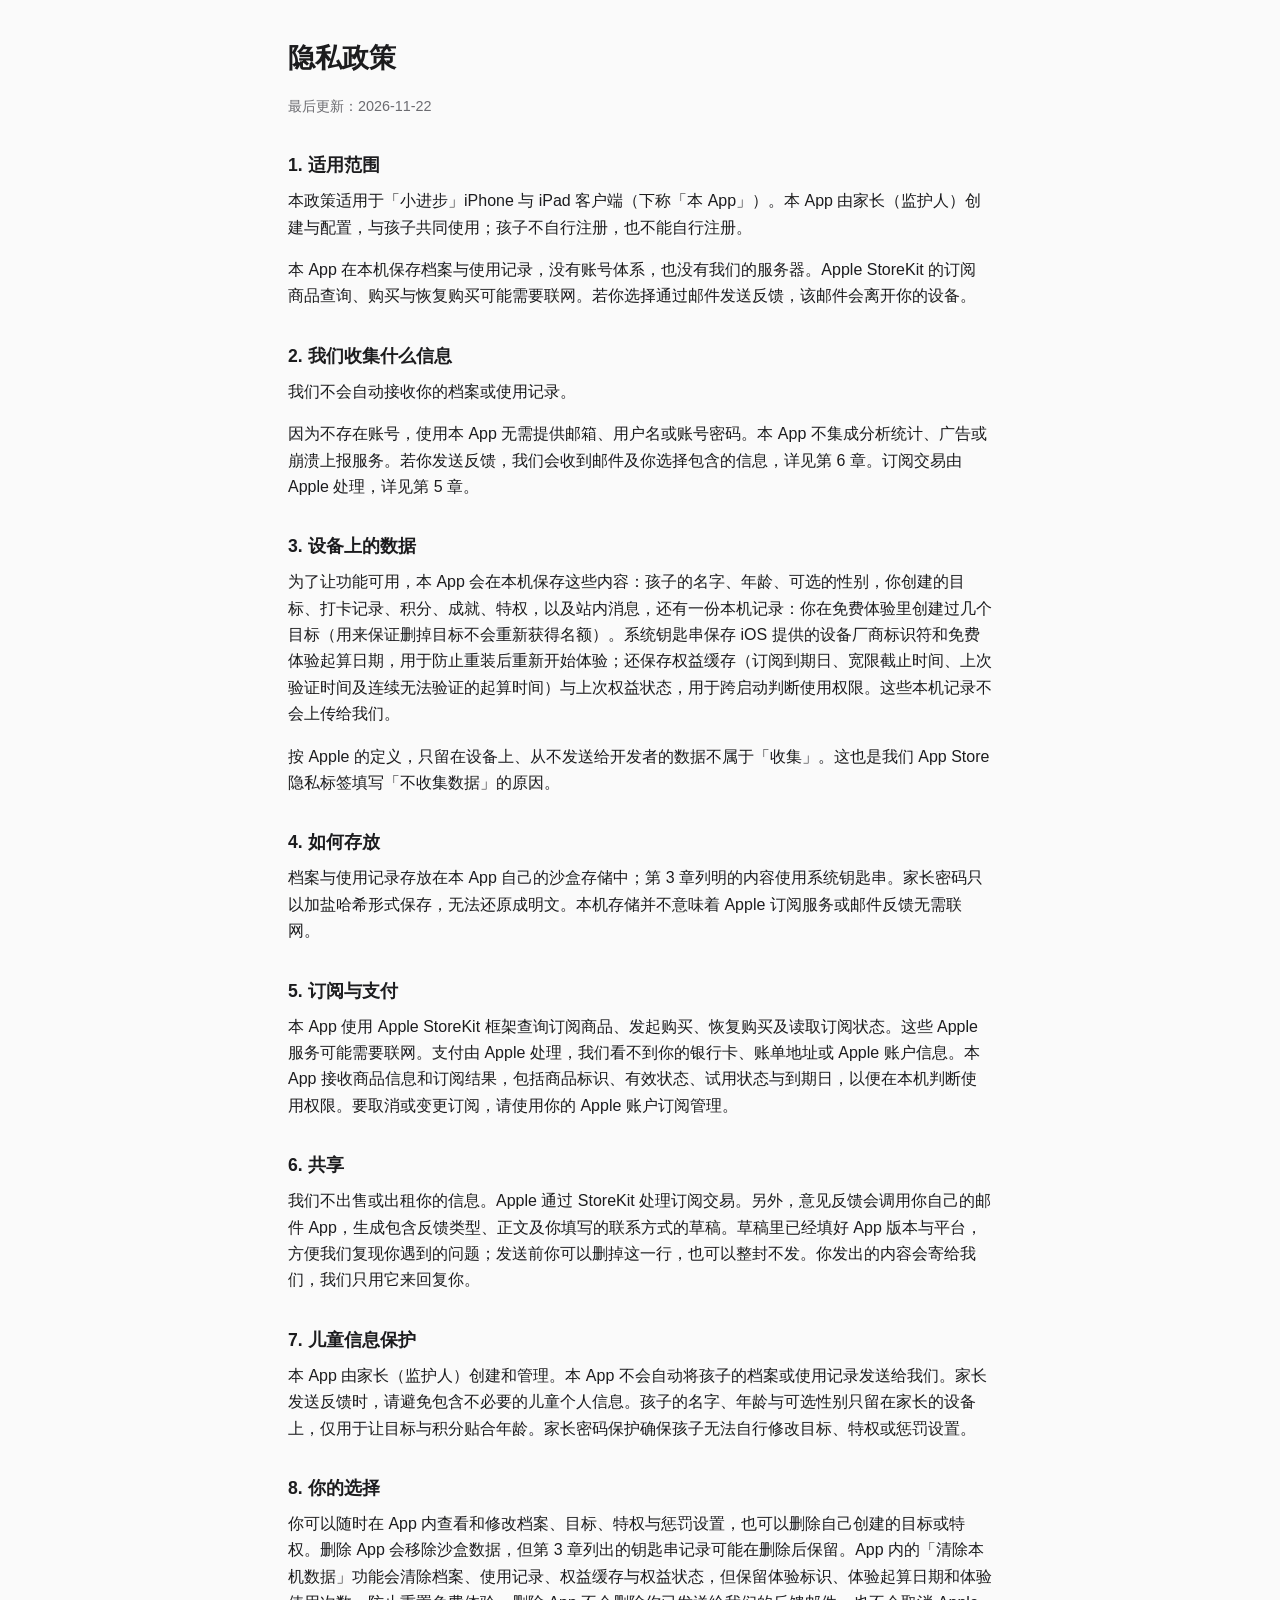
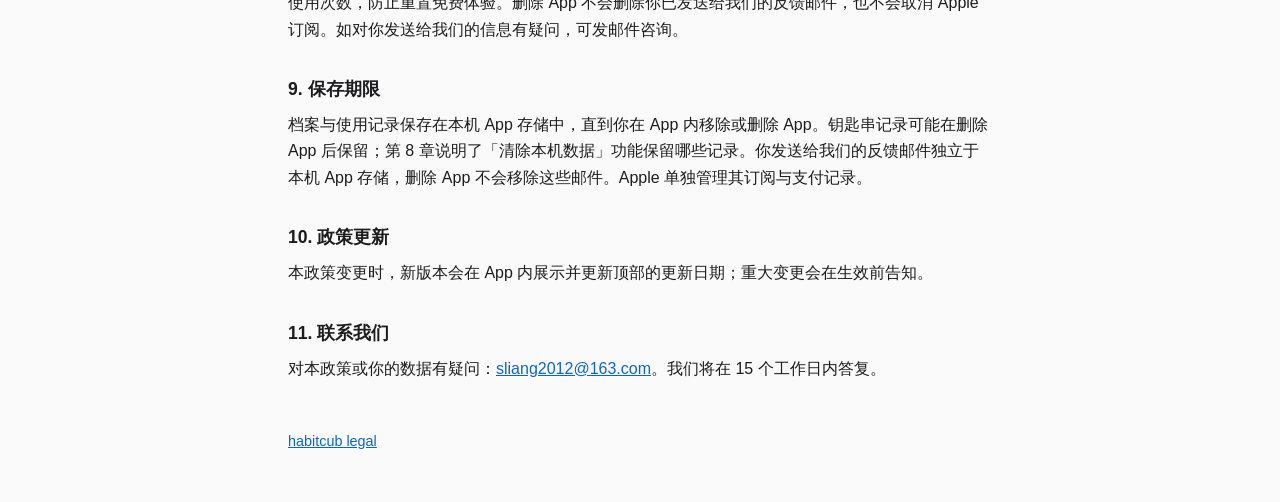
==== privacy-zh.html @ 7b56c377 "feat(legal): 隐私政策线上页 + 订阅条款（Apple 标准 EULA）+ 商标初筛记录 上架 App Store 的三项前置一并落地：  1) 隐私政策 URL（V12 / D8）：新增" ====
<!DOCTYPE html>
<html lang="zh-Hans">
<head>
<meta charset="utf-8">
<meta name="viewport" content="width=device-width,initial-scale=1">
<title>小进步 - 隐私政策</title>
<link rel="stylesheet" href="style.css">
</head>
<body>
<main>
<h1>隐私政策</h1>
<p class="meta">最后更新：2026-11-22</p>
<h2>1. 适用范围</h2>
<p>本政策适用于「小进步」iPhone 与 iPad 客户端（下称「本 App」）。本 App 由家长（监护人）创建与配置，与孩子共同使用；孩子不自行注册，也不能自行注册。</p>
<p>本 App 在本机保存档案与使用记录，没有账号体系，也没有我们的服务器。Apple StoreKit 的订阅商品查询、购买与恢复购买可能需要联网。若你选择通过邮件发送反馈，该邮件会离开你的设备。</p>
<h2>2. 我们收集什么信息</h2>
<p>我们不会自动接收你的档案或使用记录。</p>
<p>因为不存在账号，使用本 App 无需提供邮箱、用户名或账号密码。本 App 不集成分析统计、广告或崩溃上报服务。若你发送反馈，我们会收到邮件及你选择包含的信息，详见第 6 章。订阅交易由 Apple 处理，详见第 5 章。</p>
<h2>3. 设备上的数据</h2>
<p>为了让功能可用，本 App 会在本机保存这些内容：孩子的名字、年龄、可选的性别，你创建的目标、打卡记录、积分、成就、特权，以及站内消息，还有一份本机记录：你在免费体验里创建过几个目标（用来保证删掉目标不会重新获得名额）。系统钥匙串保存 iOS 提供的设备厂商标识符和免费体验起算日期，用于防止重装后重新开始体验；还保存权益缓存（订阅到期日、宽限截止时间、上次验证时间及连续无法验证的起算时间）与上次权益状态，用于跨启动判断使用权限。这些本机记录不会上传给我们。</p>
<p>按 Apple 的定义，只留在设备上、从不发送给开发者的数据不属于「收集」。这也是我们 App Store 隐私标签填写「不收集数据」的原因。</p>
<h2>4. 如何存放</h2>
<p>档案与使用记录存放在本 App 自己的沙盒存储中；第 3 章列明的内容使用系统钥匙串。家长密码只以加盐哈希形式保存，无法还原成明文。本机存储并不意味着 Apple 订阅服务或邮件反馈无需联网。</p>
<h2>5. 订阅与支付</h2>
<p>本 App 使用 Apple StoreKit 框架查询订阅商品、发起购买、恢复购买及读取订阅状态。这些 Apple 服务可能需要联网。支付由 Apple 处理，我们看不到你的银行卡、账单地址或 Apple 账户信息。本 App 接收商品信息和订阅结果，包括商品标识、有效状态、试用状态与到期日，以便在本机判断使用权限。要取消或变更订阅，请使用你的 Apple 账户订阅管理。</p>
<h2>6. 共享</h2>
<p>我们不出售或出租你的信息。Apple 通过 StoreKit 处理订阅交易。另外，意见反馈会调用你自己的邮件 App，生成包含反馈类型、正文及你填写的联系方式的草稿。草稿里已经填好 App 版本与平台，方便我们复现你遇到的问题；发送前你可以删掉这一行，也可以整封不发。你发出的内容会寄给我们，我们只用它来回复你。</p>
<h2>7. 儿童信息保护</h2>
<p>本 App 由家长（监护人）创建和管理。本 App 不会自动将孩子的档案或使用记录发送给我们。家长发送反馈时，请避免包含不必要的儿童个人信息。孩子的名字、年龄与可选性别只留在家长的设备上，仅用于让目标与积分贴合年龄。家长密码保护确保孩子无法自行修改目标、特权或惩罚设置。</p>
<h2>8. 你的选择</h2>
<p>你可以随时在 App 内查看和修改档案、目标、特权与惩罚设置，也可以删除自己创建的目标或特权。删除 App 会移除沙盒数据，但第 3 章列出的钥匙串记录可能在删除后保留。App 内的「清除本机数据」功能会清除档案、使用记录、权益缓存与权益状态，但保留体验标识、体验起算日期和体验使用次数，防止重置免费体验。删除 App 不会删除你已发送给我们的反馈邮件，也不会取消 Apple 订阅。如对你发送给我们的信息有疑问，可发邮件咨询。</p>
<h2>9. 保存期限</h2>
<p>档案与使用记录保存在本机 App 存储中，直到你在 App 内移除或删除 App。钥匙串记录可能在删除 App 后保留；第 8 章说明了「清除本机数据」功能保留哪些记录。你发送给我们的反馈邮件独立于本机 App 存储，删除 App 不会移除这些邮件。Apple 单独管理其订阅与支付记录。</p>
<h2>10. 政策更新</h2>
<p>本政策变更时，新版本会在 App 内展示并更新顶部的更新日期；重大变更会在生效前告知。</p>
<h2>11. 联系我们</h2>
<p>对本政策或你的数据有疑问：<a href="mailto:sliang2012@163.com">sliang2012@163.com</a>。我们将在 15 个工作日内答复。</p>
</main>
<footer><a href="index.html">habitcub legal</a></footer>
</body>
</html>
---- style.css ----
:root { color-scheme: light dark; }
body {
  margin: 0;
  font: 16px/1.65 -apple-system, BlinkMacSystemFont, "Segoe UI", Roboto, "Helvetica Neue", Arial, sans-serif;
  color: #1c1c1e;
  background: #fafafa;
}
main {
  max-width: 44rem;
  margin: 0 auto;
  padding: 2.5rem 1.25rem 1rem;
}
h1 { font-size: 1.7rem; line-height: 1.3; margin: 0 0 1.25rem; }
h2 { font-size: 1.1rem; margin: 2rem 0 .5rem; }
p { margin: 0 0 1rem; }
p.meta { color: #6b6b70; font-size: .9rem; margin-bottom: 1.5rem; }
a { color: #0a66c2; }
footer {
  max-width: 44rem;
  margin: 0 auto;
  padding: 1rem 1.25rem 3rem;
  color: #6b6b70;
  font-size: .9rem;
}
@media (prefers-color-scheme: dark) {
  body { color: #e8e8ea; background: #131315; }
  p.meta, footer { color: #9a9aa0; }
  a { color: #6cb2ff; }
}
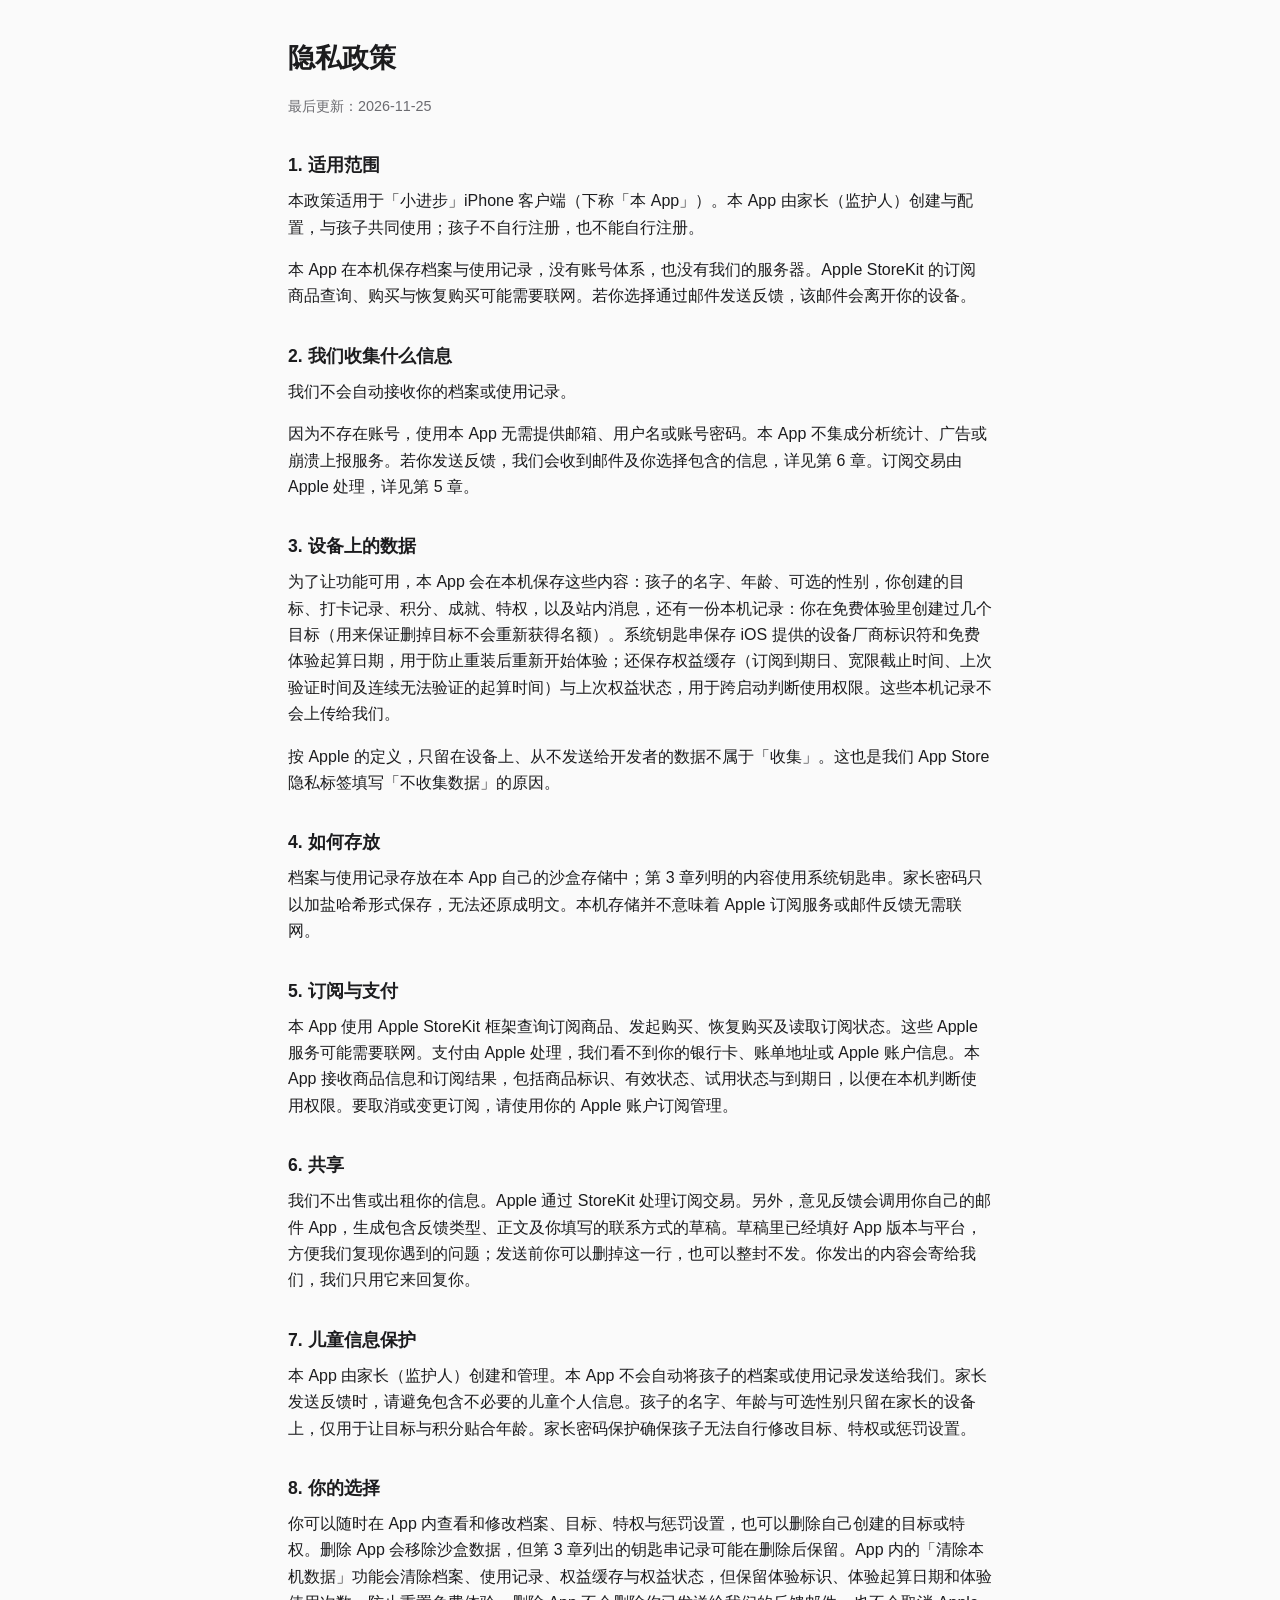
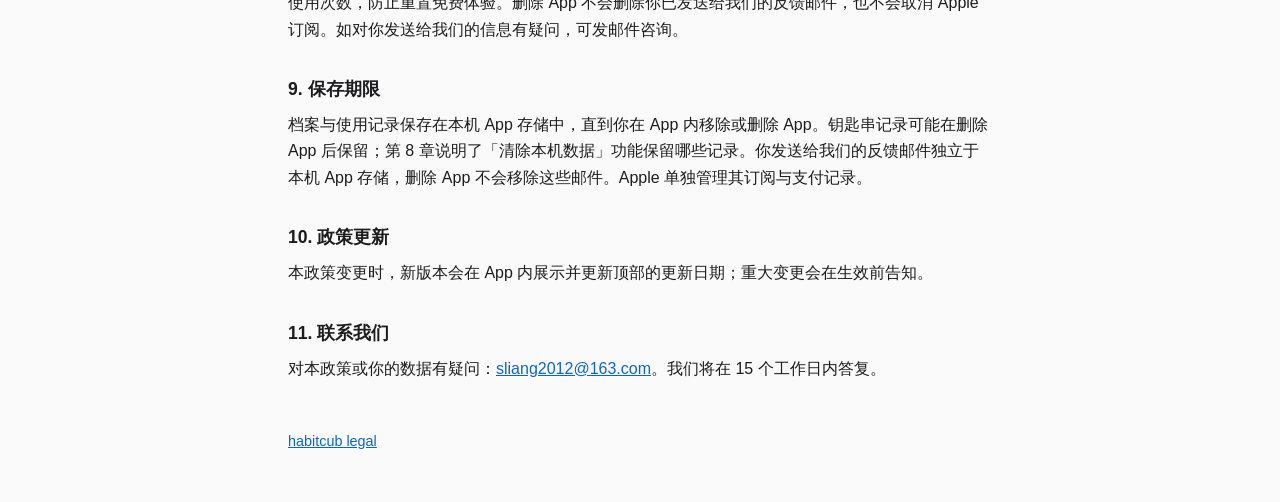
==== commit c7aba457: "feat(ios): v1 确定为仅 iPhone —— 设备族收口 + 隐私政策同步 + 新增上线 skill 决策：只上 iPhone，不做 iPad（EN_RELEASE D5 定案，2026-" ====
--- a/privacy-zh.html
+++ b/privacy-zh.html
@@ -9,9 +9,9 @@
 <body>
 <main>
 <h1>隐私政策</h1>
-<p class="meta">最后更新：2026-11-22</p>
+<p class="meta">最后更新：2026-11-25</p>
 <h2>1. 适用范围</h2>
-<p>本政策适用于「小进步」iPhone 与 iPad 客户端（下称「本 App」）。本 App 由家长（监护人）创建与配置，与孩子共同使用；孩子不自行注册，也不能自行注册。</p>
+<p>本政策适用于「小进步」iPhone 客户端（下称「本 App」）。本 App 由家长（监护人）创建与配置，与孩子共同使用；孩子不自行注册，也不能自行注册。</p>
 <p>本 App 在本机保存档案与使用记录，没有账号体系，也没有我们的服务器。Apple StoreKit 的订阅商品查询、购买与恢复购买可能需要联网。若你选择通过邮件发送反馈，该邮件会离开你的设备。</p>
 <h2>2. 我们收集什么信息</h2>
 <p>我们不会自动接收你的档案或使用记录。</p>
